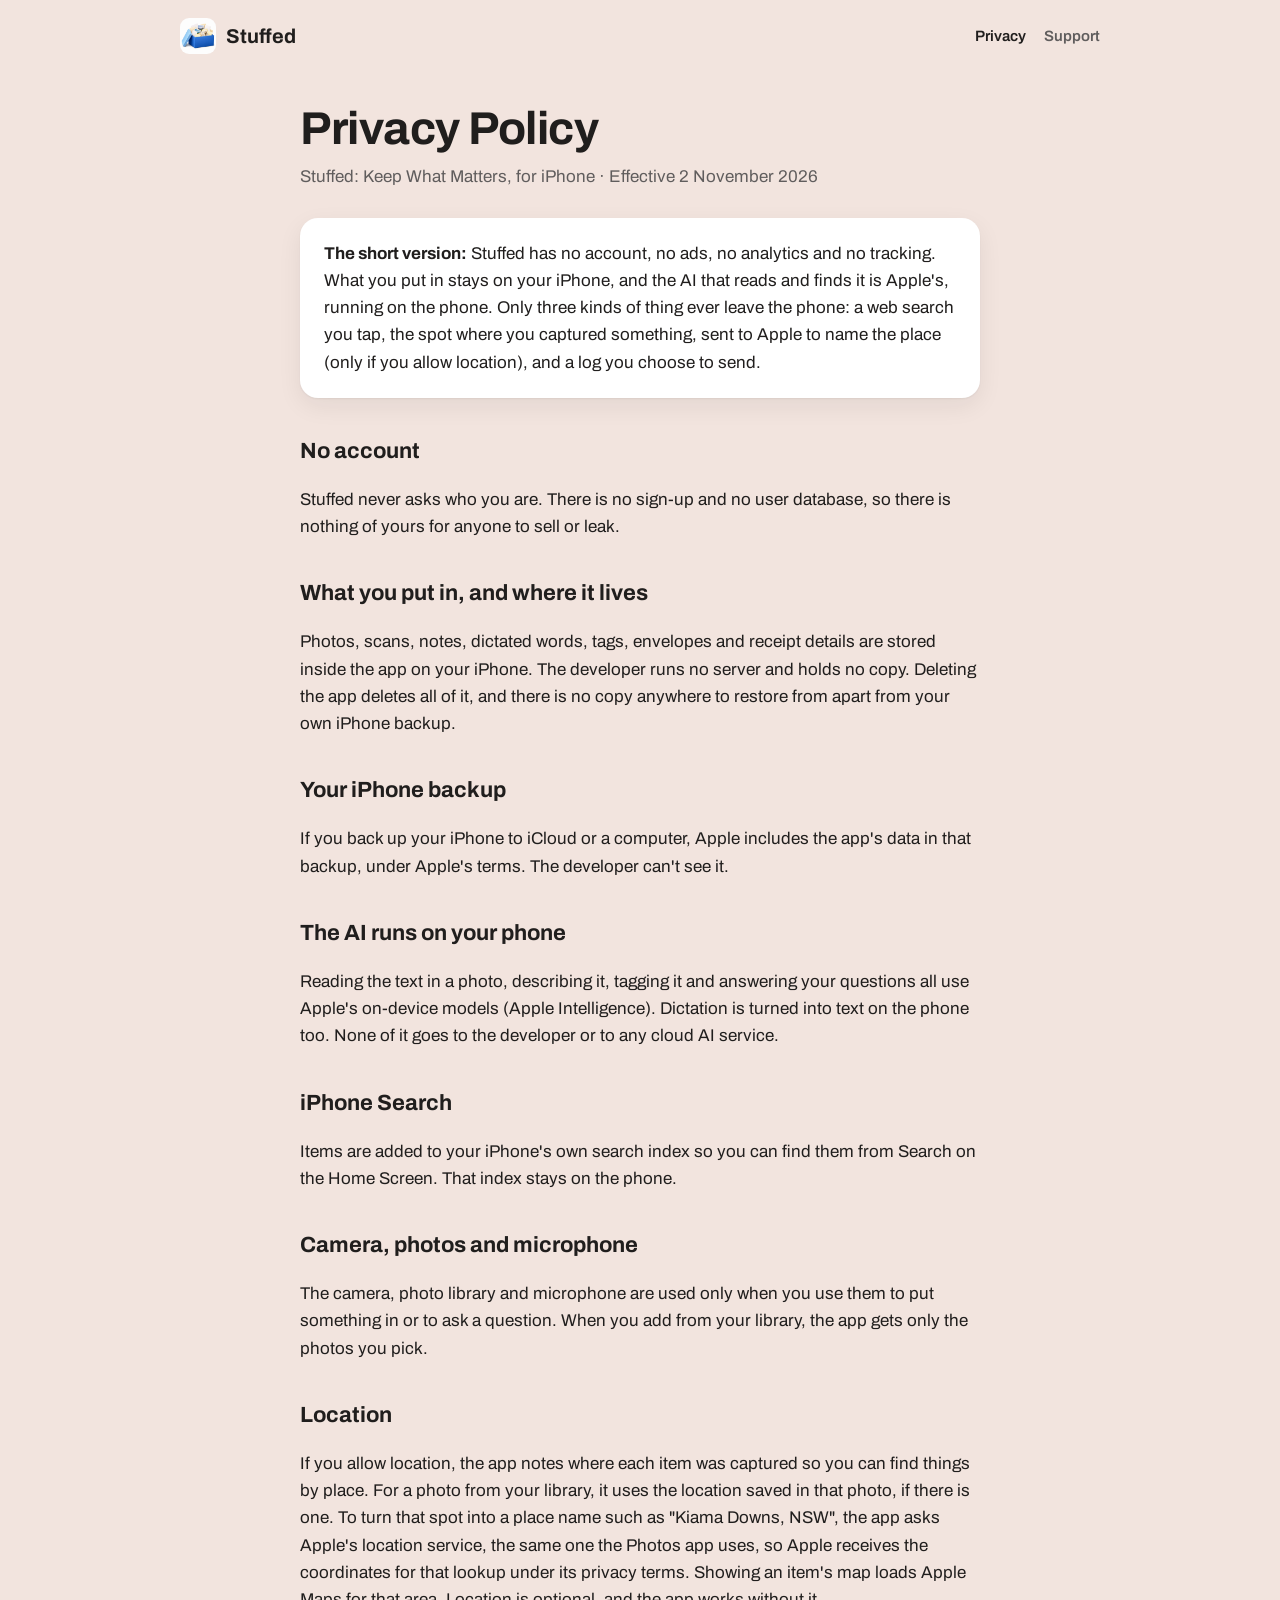
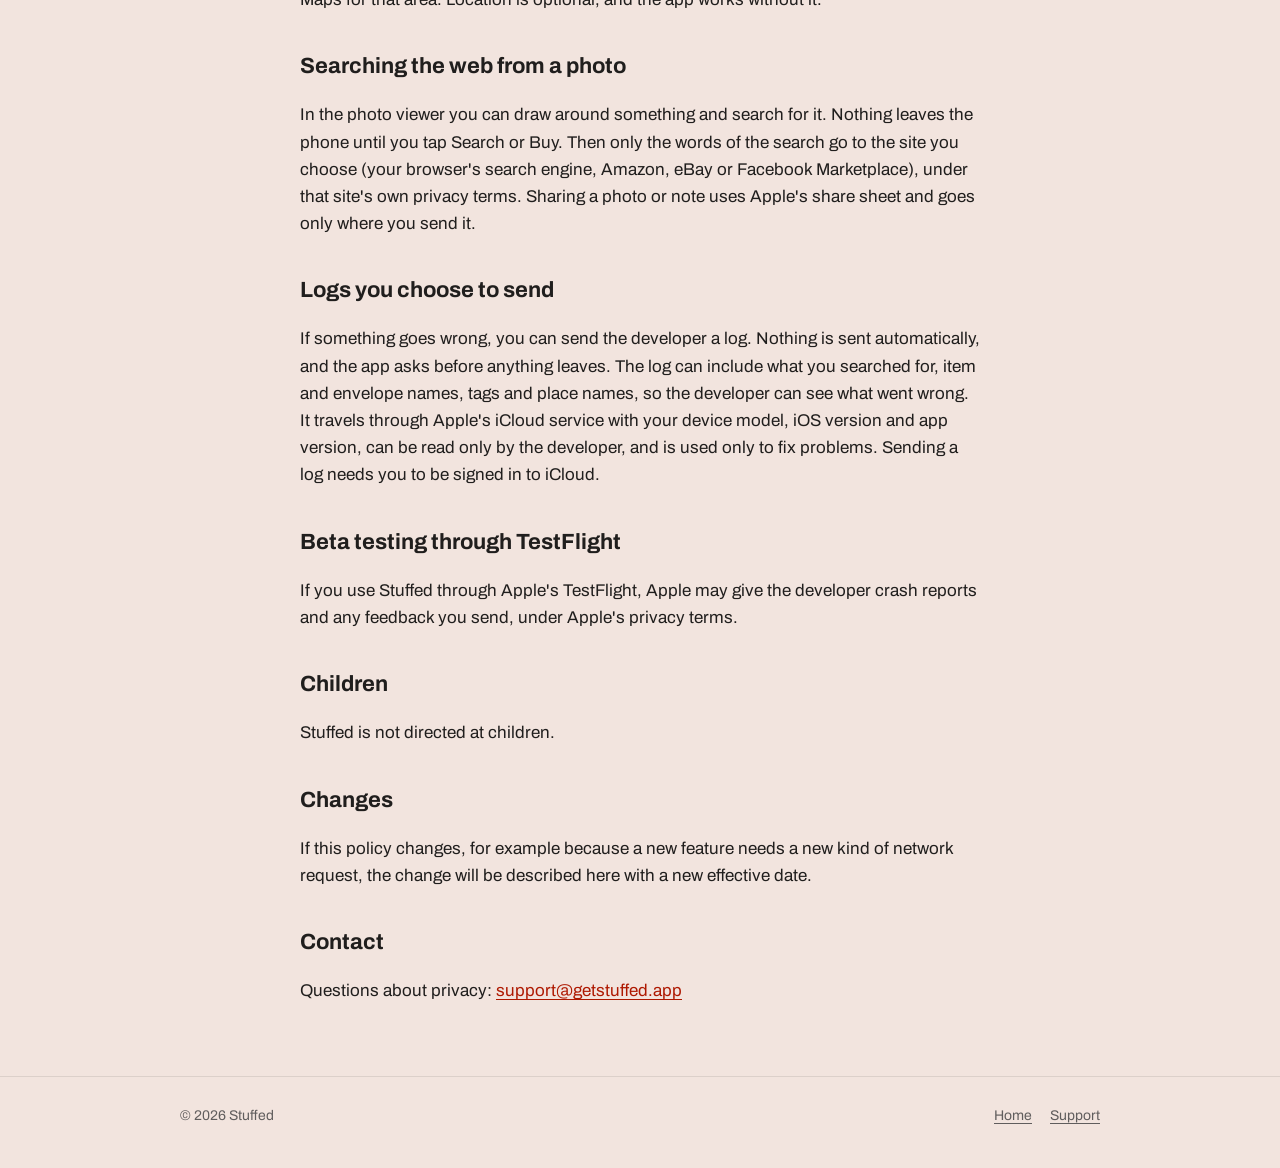
==== privacy.html @ df49b944 "Stuffed site: home, privacy and support pages Self-hosted Archivo, no scripts, no third-party reques" ====
<!doctype html>
<html lang="en-AU">
<head>
  <meta charset="utf-8">
  <meta name="viewport" content="width=device-width, initial-scale=1">
  <title>Privacy Policy · Stuffed</title>
  <meta name="description" content="How Stuffed handles your information: no account, no tracking, and everything you put in stays on your iPhone.">
  <link rel="canonical" href="https://getstuffed.app/privacy">
  <link rel="icon" href="/favicon.png" type="image/png">
  <link rel="apple-touch-icon" href="/apple-touch-icon.png">
  <meta name="theme-color" content="#F2E4DE" media="(prefers-color-scheme: light)">
  <meta name="theme-color" content="#17110F" media="(prefers-color-scheme: dark)">
  <link rel="stylesheet" href="/assets/site.css">
</head>
<body>
  <header class="site-header">
    <div class="wrap">
      <a class="brand" href="/"><img src="/images/icon-512.png" alt=""><span>Stuffed</span></a>
      <nav class="nav">
        <a href="/privacy" aria-current="page">Privacy</a>
        <a href="/support">Support</a>
      </nav>
    </div>
  </header>

  <main class="wrap narrow page">
    <h1>Privacy Policy</h1>
    <p class="meta">Stuffed: Keep What Matters, for iPhone · Effective 2 November 2026</p>

    <div class="summary">
      <p><strong>The short version:</strong> Stuffed has no account, no ads, no analytics and no tracking. What you put in stays on your iPhone, and the AI that reads and finds it is Apple's, running on the phone. Only three kinds of thing ever leave the phone: a web search you tap, the spot where you captured something, sent to Apple to name the place (only if you allow location), and a log you choose to send.</p>
    </div>

    <h2>No account</h2>
    <p>Stuffed never asks who you are. There is no sign-up and no user database, so there is nothing of yours for anyone to sell or leak.</p>

    <h2>What you put in, and where it lives</h2>
    <p>Photos, scans, notes, dictated words, tags, envelopes and receipt details are stored inside the app on your iPhone. The developer runs no server and holds no copy. Deleting the app deletes all of it, and there is no copy anywhere to restore from apart from your own iPhone backup.</p>

    <h2>Your iPhone backup</h2>
    <p>If you back up your iPhone to iCloud or a computer, Apple includes the app's data in that backup, under Apple's terms. The developer can't see it.</p>

    <h2>The AI runs on your phone</h2>
    <p>Reading the text in a photo, describing it, tagging it and answering your questions all use Apple's on-device models (Apple Intelligence). Dictation is turned into text on the phone too. None of it goes to the developer or to any cloud AI service.</p>

    <h2>iPhone Search</h2>
    <p>Items are added to your iPhone's own search index so you can find them from Search on the Home Screen. That index stays on the phone.</p>

    <h2>Camera, photos and microphone</h2>
    <p>The camera, photo library and microphone are used only when you use them to put something in or to ask a question. When you add from your library, the app gets only the photos you pick.</p>

    <h2>Location</h2>
    <p>If you allow location, the app notes where each item was captured so you can find things by place. For a photo from your library, it uses the location saved in that photo, if there is one. To turn that spot into a place name such as "Kiama Downs, NSW", the app asks Apple's location service, the same one the Photos app uses, so Apple receives the coordinates for that lookup under its privacy terms. Showing an item's map loads Apple Maps for that area. Location is optional, and the app works without it.</p>

    <h2>Searching the web from a photo</h2>
    <p>In the photo viewer you can draw around something and search for it. Nothing leaves the phone until you tap Search or Buy. Then only the words of the search go to the site you choose (your browser's search engine, Amazon, eBay or Facebook Marketplace), under that site's own privacy terms. Sharing a photo or note uses Apple's share sheet and goes only where you send it.</p>

    <h2>Logs you choose to send</h2>
    <p>If something goes wrong, you can send the developer a log. Nothing is sent automatically, and the app asks before anything leaves. The log can include what you searched for, item and envelope names, tags and place names, so the developer can see what went wrong. It travels through Apple's iCloud service with your device model, iOS version and app version, can be read only by the developer, and is used only to fix problems. Sending a log needs you to be signed in to iCloud.</p>

    <h2>Beta testing through TestFlight</h2>
    <p>If you use Stuffed through Apple's TestFlight, Apple may give the developer crash reports and any feedback you send, under Apple's privacy terms.</p>

    <h2>Children</h2>
    <p>Stuffed is not directed at children.</p>

    <h2>Changes</h2>
    <p>If this policy changes, for example because a new feature needs a new kind of network request, the change will be described here with a new effective date.</p>

    <h2>Contact</h2>
    <p>Questions about privacy: <a href="mailto:support@getstuffed.app">support@getstuffed.app</a></p>
  </main>

  <footer class="site-footer">
    <div class="wrap">
      <span>&copy; 2026 Stuffed</span>
      <nav>
        <a href="/">Home</a>
        <a href="/support">Support</a>
      </nav>
    </div>
  </footer>
</body>
</html>
---- assets/site.css ----
/* Stuffed site. Colours and type follow the app (Design/ShoeboxTheme.swift):
   warm ground, one red accent, Archivo. Fonts are served from this site, so a
   visit sends nothing to anyone else. */

@font-face { font-family: "Archivo"; src: url("fonts/Archivo-Regular.ttf") format("truetype"); font-weight: 400; font-display: swap; }
@font-face { font-family: "Archivo"; src: url("fonts/Archivo-SemiBold.ttf") format("truetype"); font-weight: 600; font-display: swap; }
@font-face { font-family: "Archivo"; src: url("fonts/Archivo-Bold.ttf") format("truetype"); font-weight: 700; font-display: swap; }

:root {
  --bg: #F2E4DE;
  --surface: #FFFFFF;
  --ink: #201E1D;
  --muted: #605D5D;
  --accent: #EC3013;
  --accent-text: #AE1800;
  --tint: #FFE0D9;
  --line: rgba(32, 30, 29, 0.10);
  --shadow: 0 1px 2px rgba(32, 30, 29, 0.06), 0 8px 24px rgba(32, 30, 29, 0.07);
  color-scheme: light dark;
}

@media (prefers-color-scheme: dark) {
  :root {
    --bg: #17110F;
    --surface: #241C1A;
    --ink: #F7EFEC;
    --muted: #B3A8A4;
    --accent-text: #FF9783;
    --tint: #46180F;
    --line: rgba(255, 255, 255, 0.11);
    --shadow: 0 1px 2px rgba(0, 0, 0, 0.3), 0 8px 24px rgba(0, 0, 0, 0.25);
  }
}

* { box-sizing: border-box; }

html { -webkit-text-size-adjust: 100%; }

body {
  margin: 0;
  background: var(--bg);
  color: var(--ink);
  font-family: "Archivo", -apple-system, BlinkMacSystemFont, "Helvetica Neue", Arial, sans-serif;
  font-size: 17px;
  line-height: 1.6;
}

a { color: var(--accent-text); text-underline-offset: 3px; }
a:hover { text-decoration-thickness: 2px; }

.wrap { max-width: 960px; margin: 0 auto; padding: 0 20px; }
.narrow { max-width: 720px; }

/* Header and footer */

.site-header { padding: 18px 0; }
.site-header .wrap { display: flex; align-items: center; justify-content: space-between; gap: 16px; }
.brand { display: flex; align-items: center; gap: 10px; color: var(--ink); text-decoration: none; font-weight: 700; font-size: 20px; }
.brand img { width: 36px; height: 36px; border-radius: 9px; }
.nav { display: flex; gap: 18px; font-weight: 600; font-size: 15px; }
.nav a { color: var(--muted); text-decoration: none; }
.nav a:hover, .nav a[aria-current="page"] { color: var(--ink); }

.site-footer { border-top: 1px solid var(--line); margin-top: 72px; padding: 28px 0 40px; color: var(--muted); font-size: 14px; }
.site-footer .wrap { display: flex; flex-wrap: wrap; justify-content: space-between; gap: 12px; }
.site-footer nav { display: flex; gap: 18px; }
.site-footer a { color: var(--muted); }

/* Home */

.hero { display: grid; grid-template-columns: 1.15fr 0.85fr; gap: 40px; align-items: center; padding: 48px 0 32px; }
.hero h1 { font-size: clamp(44px, 7vw, 72px); line-height: 1.02; margin: 0 0 6px; letter-spacing: -0.02em; }
.hero .subtitle { font-size: clamp(20px, 2.6vw, 26px); font-weight: 600; color: var(--muted); margin: 0 0 24px; }
.hero .line { font-size: clamp(26px, 3.6vw, 36px); font-weight: 700; line-height: 1.15; margin: 0 0 16px; }
.hero .line span { color: var(--accent-text); }
.hero p.lede { font-size: 19px; color: var(--muted); margin: 0 0 28px; max-width: 34em; }
.hero-icon { width: 100%; max-width: 320px; justify-self: center; border-radius: 22.5%; box-shadow: 0 2px 4px rgba(32, 30, 29, 0.08), 0 22px 44px rgba(32, 30, 29, 0.18); }

.pill {
  display: inline-flex; align-items: center; gap: 8px;
  background: var(--accent); color: #fff;
  font-weight: 700; font-size: 16px;
  padding: 12px 22px; border-radius: 999px;
}
.pill.quiet { background: var(--surface); color: var(--ink); box-shadow: var(--shadow); }
.note { color: var(--muted); font-size: 14px; margin-top: 12px; }

.features { display: grid; grid-template-columns: repeat(2, 1fr); gap: 16px; margin-top: 24px; }
.card { background: var(--surface); border-radius: 18px; padding: 24px; box-shadow: var(--shadow); }
.card h2 { font-size: 21px; margin: 0 0 8px; }
.card p { margin: 0; color: var(--muted); }
.card .kicker { display: inline-block; width: 10px; height: 10px; border-radius: 50%; background: var(--accent); margin-right: 8px; vertical-align: 2px; }

.ask { background: var(--tint); border-radius: 18px; padding: 28px; margin-top: 16px; }
.ask h2 { margin: 0 0 12px; font-size: 21px; }
.ask ul { margin: 0; padding: 0; list-style: none; display: flex; flex-wrap: wrap; gap: 10px; }
.ask li { background: var(--surface); border-radius: 999px; padding: 8px 16px; font-weight: 600; font-size: 15px; }

/* Text pages */

.page { padding-top: 32px; }
.page h1 { font-size: clamp(34px, 5vw, 46px); line-height: 1.1; margin: 0 0 8px; letter-spacing: -0.01em; }
.page .meta { color: var(--muted); margin: 0 0 28px; }
.page h2 { font-size: 22px; margin: 36px 0 8px; }
.page p, .page li { color: var(--ink); }
.page ul { padding-left: 22px; }
.summary { background: var(--surface); border-radius: 18px; padding: 22px 24px; box-shadow: var(--shadow); }
.summary p { margin: 0; }

@media (max-width: 720px) {
  body { font-size: 16px; }
  .hero { grid-template-columns: 1fr; gap: 8px; padding-top: 16px; }
  .hero-icon { max-width: 168px; order: -1; justify-self: start; margin-bottom: 16px; }
  .features { grid-template-columns: 1fr; }
  .nav { gap: 14px; }
  .brand span { display: none; }
}
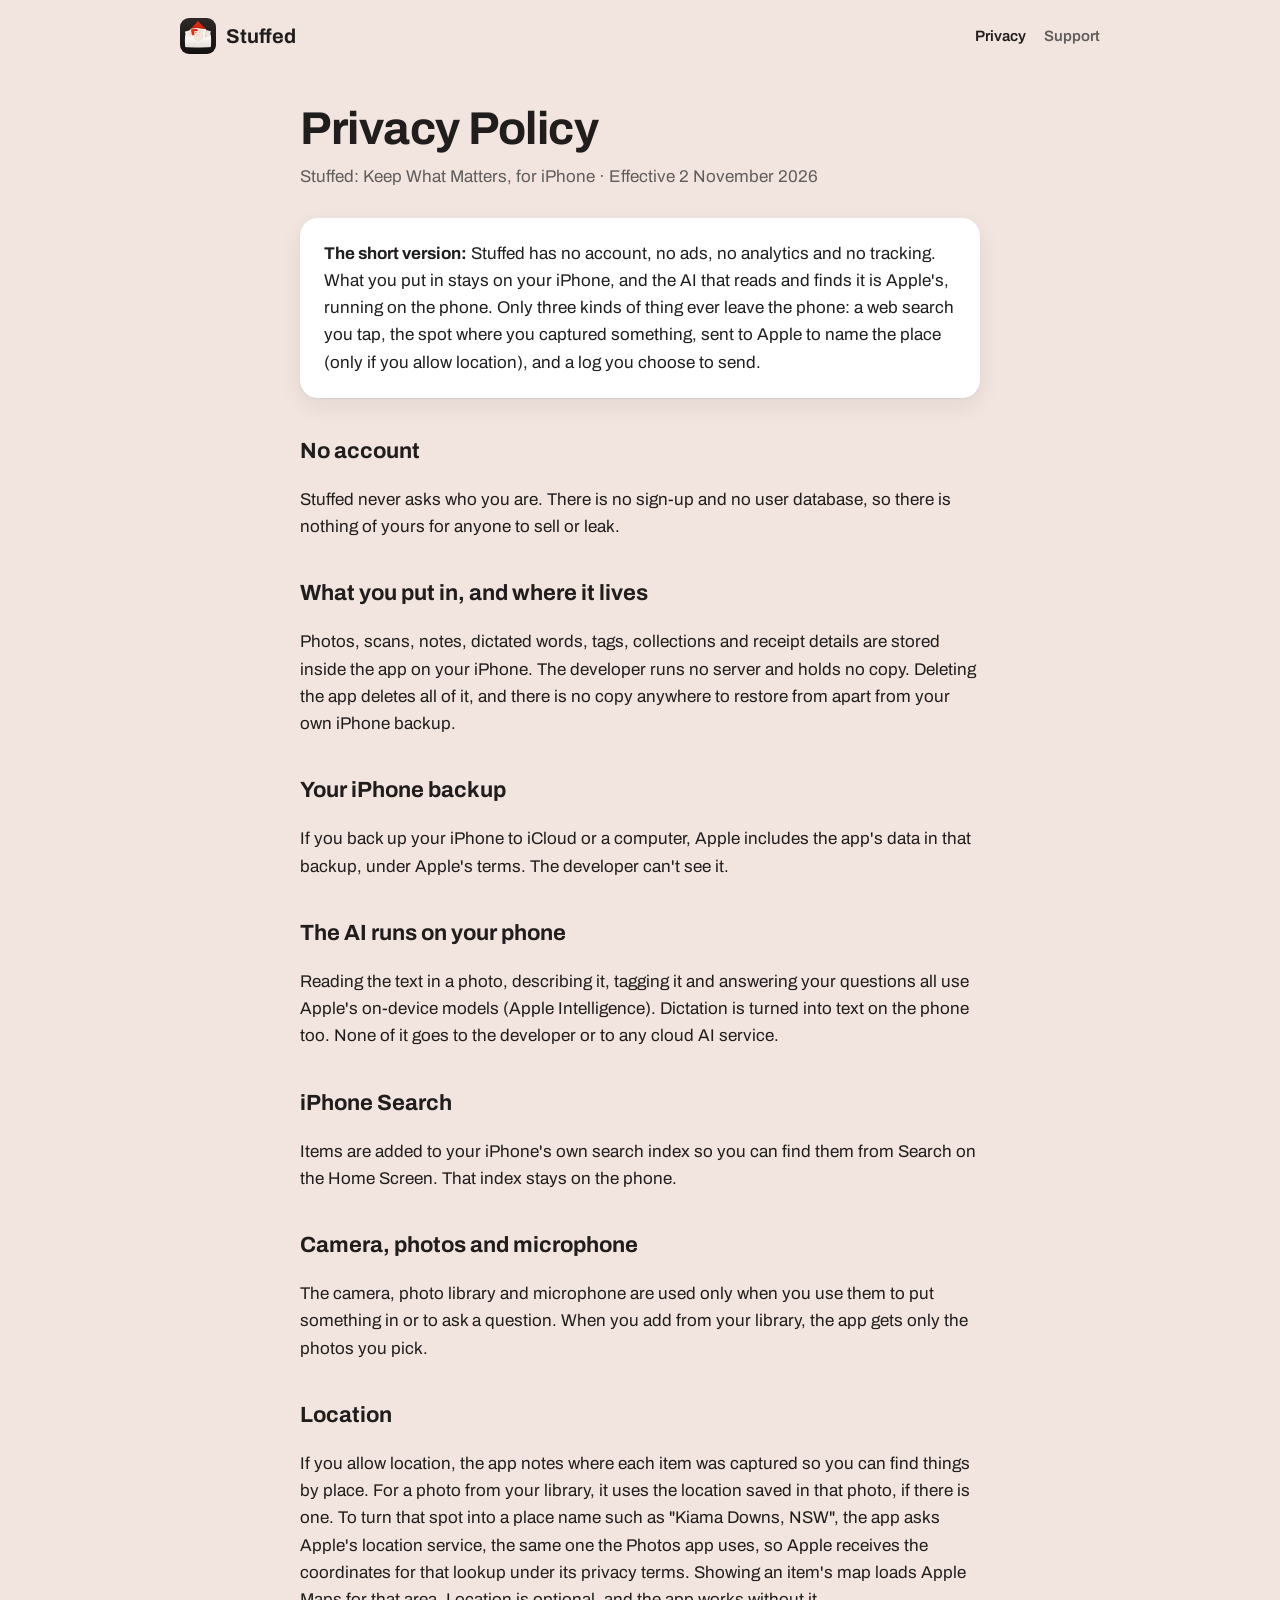
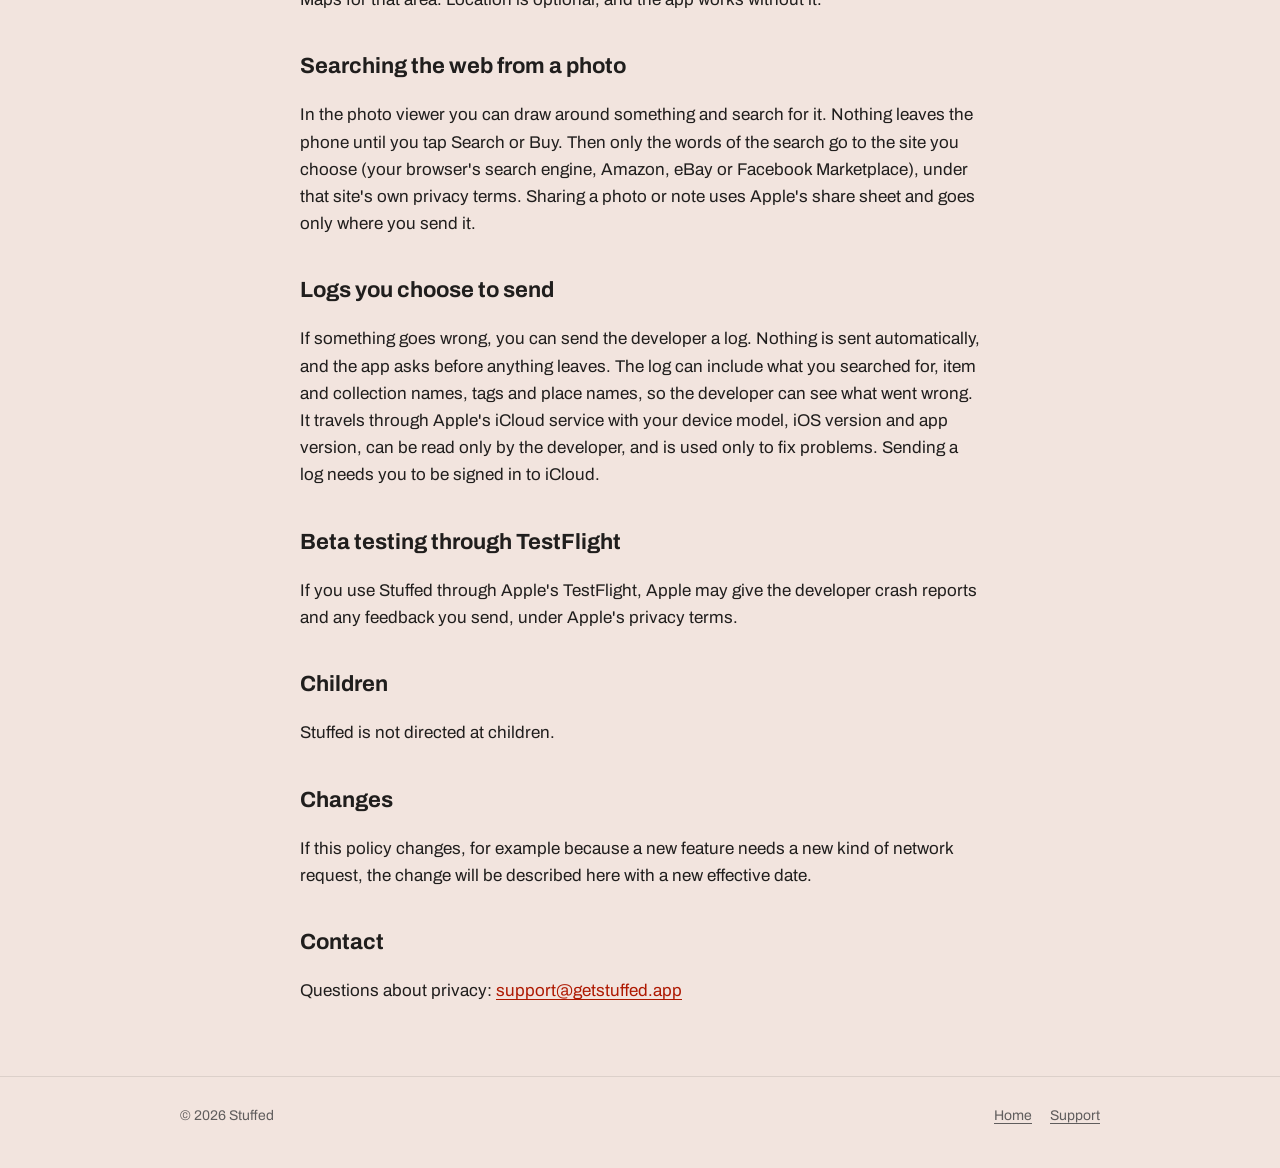
==== commit a9f4aaff: "Say collection, not envelope; log steps go through Settings Co-Authored-By: Claude Opus 5.5 <noreply" ====
--- a/privacy.html
+++ b/privacy.html
@@ -35,7 +35,7 @@
     <p>Stuffed never asks who you are. There is no sign-up and no user database, so there is nothing of yours for anyone to sell or leak.</p>
 
     <h2>What you put in, and where it lives</h2>
-    <p>Photos, scans, notes, dictated words, tags, envelopes and receipt details are stored inside the app on your iPhone. The developer runs no server and holds no copy. Deleting the app deletes all of it, and there is no copy anywhere to restore from apart from your own iPhone backup.</p>
+    <p>Photos, scans, notes, dictated words, tags, collections and receipt details are stored inside the app on your iPhone. The developer runs no server and holds no copy. Deleting the app deletes all of it, and there is no copy anywhere to restore from apart from your own iPhone backup.</p>
 
     <h2>Your iPhone backup</h2>
     <p>If you back up your iPhone to iCloud or a computer, Apple includes the app's data in that backup, under Apple's terms. The developer can't see it.</p>
@@ -56,7 +56,7 @@
     <p>In the photo viewer you can draw around something and search for it. Nothing leaves the phone until you tap Search or Buy. Then only the words of the search go to the site you choose (your browser's search engine, Amazon, eBay or Facebook Marketplace), under that site's own privacy terms. Sharing a photo or note uses Apple's share sheet and goes only where you send it.</p>
 
     <h2>Logs you choose to send</h2>
-    <p>If something goes wrong, you can send the developer a log. Nothing is sent automatically, and the app asks before anything leaves. The log can include what you searched for, item and envelope names, tags and place names, so the developer can see what went wrong. It travels through Apple's iCloud service with your device model, iOS version and app version, can be read only by the developer, and is used only to fix problems. Sending a log needs you to be signed in to iCloud.</p>
+    <p>If something goes wrong, you can send the developer a log. Nothing is sent automatically, and the app asks before anything leaves. The log can include what you searched for, item and collection names, tags and place names, so the developer can see what went wrong. It travels through Apple's iCloud service with your device model, iOS version and app version, can be read only by the developer, and is used only to fix problems. Sending a log needs you to be signed in to iCloud.</p>
 
     <h2>Beta testing through TestFlight</h2>
     <p>If you use Stuffed through Apple's TestFlight, Apple may give the developer crash reports and any feedback you send, under Apple's privacy terms.</p>
